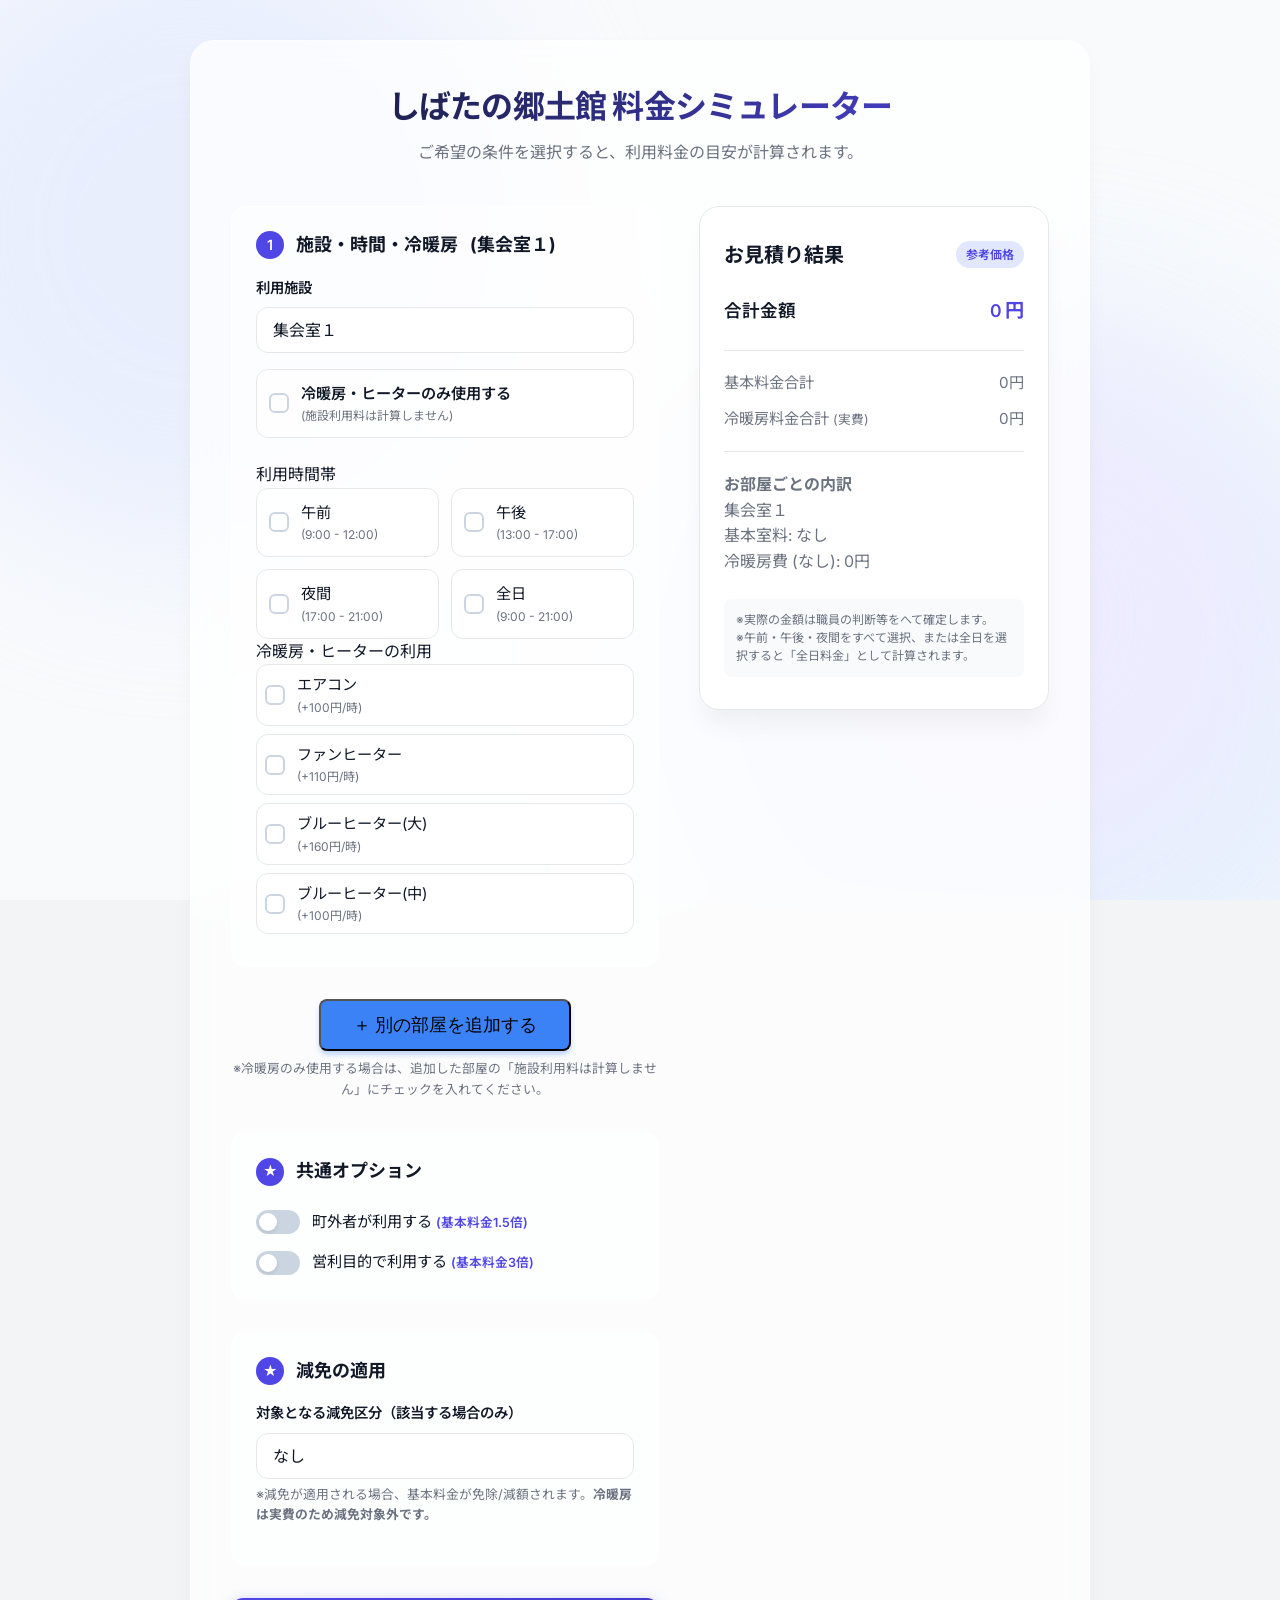
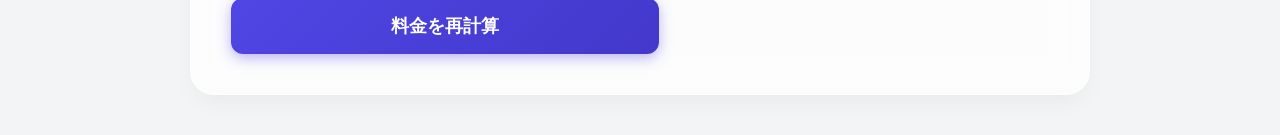
==== index.html @ 54affb1c "Initial commit for static frontend" ====
<!DOCTYPE html>
<html lang="ja">

<head>
    <meta charset="UTF-8">
    <meta name="viewport" content="width=device-width, initial-scale=1.0">
    <title>しばたの郷土館 料金シミュレーター</title>
    <meta name="description" content="しばたの郷土館の施設利用料金を自動計算するツールです。">
    <link rel="preconnect" href="https://fonts.googleapis.com">
    <link rel="preconnect" href="https://fonts.gstatic.com" crossorigin>
    <link
        href="https://fonts.googleapis.com/css2?family=Inter:wght@400;500;600;700&family=Noto+Sans+JP:wght@400;500;700&display=swap"
        rel="stylesheet">
    <link rel="stylesheet" href="./style.css">
</head>

<body>
    <div class="background-mesh">
        <div class="blob blob-1"></div>
        <div class="blob blob-2"></div>
        <div class="blob blob-3"></div>
    </div>

    <div class="container glassmorphism-panel">
        <header class="header">
            <h1>しばたの郷土館 料金シミュレーター</h1>
            <p>ご希望の条件を選択すると、利用料金の目安が計算されます。</p>
        </header>

        <main class="main-content">
            <form id="calculator-form" class="form">

                <div id="rooms-container">
                    <!-- Dynamic Room Sections will be injected here -->
                </div>

                <div class="add-room-wrapper" style="text-align: center; margin: 32px 0;">
                    <button type="button" id="add-room-btn" class="primary-btn"
                        style="font-size: 1.1rem; padding: 12px 32px; background-color: #3b82f6; box-shadow: 0 4px 6px -1px rgba(59, 130, 246, 0.4); border-radius: 8px;">＋
                        別の部屋を追加する</button>
                    <small class="helper-text"
                        style="display:block; margin-top:8px;">※冷暖房のみ使用する場合は、追加した部屋の「施設利用料は計算しません」にチェックを入れてください。</small>
                </div>

                <!-- Global Options Section -->
                <section class="form-section">
                    <h2><span class="step-num">★</span>共通オプション</h2>

                    <div class="toggles-group">
                        <label class="toggle-switch">
                            <input type="checkbox" id="out_of_town">
                            <span class="slider"></span>
                            <span class="toggle-label">町外者が利用する <small>(基本料金1.5倍)</small></span>
                        </label>

                        <label class="toggle-switch">
                            <input type="checkbox" id="for_profit">
                            <span class="slider"></span>
                            <span class="toggle-label">営利目的で利用する <small>(基本料金3倍)</small></span>
                        </label>
                    </div>
                </section>

                <!-- Reductions Section -->
                <section class="form-section">
                    <h2><span class="step-num">★</span>減免の適用</h2>
                    <div class="input-group">
                        <label for="reduction">対象となる減免区分（該当する場合のみ）</label>
                        <select id="reduction">
                            <!-- JavaScript populates this -->
                        </select>
                        <small class="helper-text">※減免が適用される場合、基本料金が免除/減額されます。<strong>冷暖房は実費のため減免対象外です。</strong></small>
                    </div>
                </section>

                <div class="form-actions">
                    <button type="submit" class="calculate-btn">
                        <span class="btn-text">料金を再計算</span>
                        <div class="loader" style="display:none;"></div>
                    </button>
                </div>
            </form>

            <!-- Result Box -->
            <aside class="result-box" id="result-box">
                <div class="result-header">
                    <h2>お見積り結果</h2>
                    <span class="badge">参考価格</span>
                </div>

                <div class="result-content">
                    <div class="price-row main-price">
                        <span>合計金額</span>
                        <div class="price-value"><span id="total-price">0</span>円</div>
                    </div>

                    <div class="divider"></div>

                    <div class="price-details" id="price-breakdown">
                        <div class="price-row summary-row">
                            <span>基本料金合計</span>
                            <span><span id="base-price">0</span>円</span>
                        </div>
                        <div class="price-row highlight-discount summary-row" id="discount-row" style="display: none;">
                            <span>→ 減免適用後</span>
                            <span><span id="discounted-base">0</span>円</span>
                        </div>
                        <div class="price-row summary-row">
                            <span>冷暖房料金合計 <small>(実費)</small></span>
                            <span><span id="total-ac-price">0</span>円</span>
                        </div>

                        <div class="divider"></div>
                        <h4>お部屋ごとの内訳</h4>
                        <div id="room-details-container">
                            <!-- JS injected details -->
                        </div>
                    </div>

                    <div class="notes">
                        <p>※実際の金額は職員の判断等をへて確定します。<br>※午前・午後・夜間をすべて選択、または全日を選択すると「全日料金」として計算されます。</p>
                    </div>
                </div>
            </aside>
        </main>
    </div>

    <!-- Template for Room -->
    <template id="room-template">
        <section class="form-section room-section">
            <div class="room-header">
                <h2><span class="step-num room-num">1</span>施設・時間・冷暖房 <span class="room-title-text"></span></h2>
                <button type="button" class="remove-room-btn text-danger" style="display:none;">削除</button>
            </div>

            <div class="input-group mt-3">
                <label>利用施設</label>
                <select class="facility-select" required>
                </select>
            </div>

            <div class="input-group">
                <label class="custom-checkbox m-0">
                    <input type="checkbox" class="ac-only-cb">
                    <span class="checkmark"></span>
                    <span class="label-text">冷暖房・ヒーターのみ使用する <small>(施設利用料は計算しません)</small></span>
                </label>
            </div>

            <div class="slots-container mt-3">
                <label class="font-semibold mb-2 block">利用時間帯</label>
                <div class="checkbox-group slots-group">
                    <label class="custom-checkbox">
                        <input type="checkbox" class="slot-cb" value="morning">
                        <span class="checkmark"></span>
                        <span class="label-text">午前 <small>(9:00 - 12:00)</small></span>
                    </label>
                    <label class="custom-checkbox">
                        <input type="checkbox" class="slot-cb" value="afternoon">
                        <span class="checkmark"></span>
                        <span class="label-text">午後 <small>(13:00 - 17:00)</small></span>
                    </label>
                    <label class="custom-checkbox">
                        <input type="checkbox" class="slot-cb" value="night">
                        <span class="checkmark"></span>
                        <span class="label-text">夜間 <small>(17:00 - 21:00)</small></span>
                    </label>
                    <label class="custom-checkbox">
                        <input type="checkbox" class="slot-cb" value="full">
                        <span class="checkmark"></span>
                        <span class="label-text">全日 <small>(9:00 - 21:00)</small></span>
                    </label>
                </div>
            </div>

            <div class="ac-container mt-3">
                <label class="font-semibold mb-2 block">冷暖房・ヒーターの利用</label>
                <div class="ac-list-container">
                    <!-- JS will populate AC items here -->
                </div>
            </div>
        </section>
    </template>

    <script src="./script.js"></script>
</body>

</html>
---- style.css ----
:root {
    --primary: #4f46e5;
    --primary-hover: #4338ca;
    --bg-color: #f3f4f6;
    --panel-bg: rgba(255, 255, 255, 0.75);
    --glass-border: rgba(255, 255, 255, 0.5);
    --text-main: #111827;
    --text-muted: #6b7280;
    --border-color: #e5e7eb;
    --transition: 0.3s cubic-bezier(0.4, 0, 0.2, 1);
    --shadow: 0 10px 25px -5px rgba(0, 0, 0, 0.05), 0 8px 10px -6px rgba(0, 0, 0, 0.01);
}

* {
    box-sizing: border-box;
    margin: 0;
    padding: 0;
}

body {
    font-family: 'Inter', 'Noto Sans JP', sans-serif;
    background-color: var(--bg-color);
    color: var(--text-main);
    line-height: 1.6;
    min-height: 100vh;
    display: flex;
    justify-content: center;
    align-items: center;
    position: relative;
    overflow-x: hidden;
}

/* Background Mesh Gradient */
.background-mesh {
    position: fixed;
    top: 0;
    left: 0;
    width: 100vw;
    height: 100vh;
    z-index: -1;
    overflow: hidden;
    background: #f8fafc;
}

.blob {
    position: absolute;
    filter: blur(80px);
    opacity: 0.6;
    border-radius: 50%;
    animation: float 20s infinite ease-in-out alternate;
}

.blob-1 {
    top: -10%;
    left: -10%;
    width: 50vw;
    height: 50vw;
    background: #e0e7ff;
    animation-delay: 0s;
}

.blob-2 {
    bottom: -20%;
    right: -10%;
    width: 60vw;
    height: 60vw;
    background: #dbeafe;
    animation-delay: -5s;
}

.blob-3 {
    top: 40%;
    left: 60%;
    width: 40vw;
    height: 40vw;
    background: #f3e8ff;
    animation-delay: -10s;
}

@keyframes float {
    0% { transform: translate(0, 0) scale(1); }
    100% { transform: translate(5%, 10%) scale(1.1); }
}

/* Glassmorphism Panel */
.glassmorphism-panel {
    background: var(--panel-bg);
    backdrop-filter: blur(16px);
    -webkit-backdrop-filter: blur(16px);
    border: 1px solid var(--glass-border);
    border-radius: 24px;
    box-shadow: var(--shadow);
    width: 90%;
    max-width: 900px;
    margin: 40px auto;
    padding: 40px;
    position: relative;
    z-index: 1;
}

.header {
    text-align: center;
    margin-bottom: 40px;
}

.header h1 {
    font-size: 2rem;
    font-weight: 700;
    letter-spacing: -0.025em;
    color: var(--text-main);
    margin-bottom: 8px;
    background: linear-gradient(135deg, #111827, #4f46e5);
    -webkit-background-clip: text;
    -webkit-text-fill-color: transparent;
}

.header p {
    color: var(--text-muted);
    font-size: 1rem;
}

/* Main Layout */
.main-content {
    display: grid;
    grid-template-columns: 1fr 350px;
    gap: 40px;
}

@media (max-width: 800px) {
    .main-content {
        grid-template-columns: 1fr;
    }
}

/* Form Styles */
.form-section {
    margin-bottom: 32px;
    background: rgba(255, 255, 255, 0.4);
    padding: 24px;
    border-radius: 16px;
    border: 1px solid rgba(255, 255, 255, 0.8);
}

.form-section h2 {
    font-size: 1.125rem;
    margin-bottom: 16px;
    display: flex;
    align-items: center;
    gap: 12px;
}

.step-num {
    background: var(--primary);
    color: white;
    width: 28px;
    height: 28px;
    border-radius: 50%;
    display: inline-flex;
    justify-content: center;
    align-items: center;
    font-size: 0.875rem;
    font-weight: 600;
}

.input-group {
    margin-bottom: 16px;
    display: flex;
    flex-direction: column;
}

.input-group label {
    font-size: 0.9rem;
    font-weight: 600;
    margin-bottom: 8px;
    color: var(--text-main);
}

select, input[type="number"] {
    width: 100%;
    padding: 12px 16px;
    border-radius: 12px;
    border: 1px solid var(--border-color);
    background: rgba(255, 255, 255, 0.8);
    font-family: inherit;
    font-size: 1rem;
    color: var(--text-main);
    transition: var(--transition);
    appearance: none;
    outline: none;
}

select:focus, input[type="number"]:focus {
    border-color: var(--primary);
    box-shadow: 0 0 0 3px rgba(79, 70, 229, 0.15);
}

.helper-text {
    font-size: 0.8rem;
    color: var(--text-muted);
    margin-top: 6px;
}

/* Checkboxes (Slots) */
.slots-group {
    display: grid;
    grid-template-columns: repeat(2, 1fr);
    gap: 12px;
}

.custom-checkbox {
    position: relative;
    display: flex;
    padding: 12px;
    border-radius: 12px;
    border: 1px solid var(--border-color);
    background: rgba(255, 255, 255, 0.6);
    cursor: pointer;
    transition: var(--transition);
    align-items: center;
}

.custom-checkbox:hover {
    border-color: #cbd5e1;
    background: rgba(255, 255, 255, 0.9);
}

.custom-checkbox input {
    position: absolute;
    opacity: 0;
    cursor: pointer;
}

.checkmark {
    width: 20px;
    height: 20px;
    border: 2px solid #cbd5e1;
    border-radius: 6px;
    margin-right: 12px;
    display: inline-flex;
    justify-content: center;
    align-items: center;
    transition: var(--transition);
}

.custom-checkbox input:checked ~ .checkmark {
    background-color: var(--primary);
    border-color: var(--primary);
}

.custom-checkbox input:checked ~ .checkmark::after {
    content: '';
    width: 6px;
    height: 11px;
    border: solid white;
    border-width: 0 2px 2px 0;
    transform: rotate(45deg);
    margin-bottom: 2px;
}

.custom-checkbox input:checked ~ .label-text {
    font-weight: 600;
}

.label-text {
    font-size: 0.95rem;
}

.label-text small {
    display: block;
    font-size: 0.75rem;
    color: var(--text-muted);
    font-weight: 400;
}

/* Toggles */
.toggles-group {
    display: flex;
    flex-direction: column;
    gap: 16px;
    margin-top: 24px;
}

.toggle-switch {
    display: flex;
    align-items: center;
    cursor: pointer;
}

.toggle-switch input {
    opacity: 0;
    width: 0;
    height: 0;
}

.slider {
    position: relative;
    width: 44px;
    height: 24px;
    background-color: #cbd5e1;
    border-radius: 24px;
    transition: var(--transition);
    margin-right: 12px;
    flex-shrink: 0;
}

.slider:before {
    position: absolute;
    content: "";
    height: 18px;
    width: 18px;
    left: 3px;
    bottom: 3px;
    background-color: white;
    border-radius: 50%;
    transition: var(--transition);
    box-shadow: 0 2px 4px rgba(0,0,0,0.1);
}

.toggle-switch input:checked + .slider {
    background-color: var(--primary);
}

.toggle-switch input:checked + .slider:before {
    transform: translateX(20px);
}

.toggle-label {
    font-size: 0.95rem;
}

.toggle-label small {
    color: var(--primary);
    font-weight: 600;
}

/* Button */
.calculate-btn {
    width: 100%;
    padding: 16px;
    border-radius: 12px;
    border: none;
    background: linear-gradient(135deg, var(--primary), var(--primary-hover));
    color: white;
    font-size: 1.1rem;
    font-weight: 600;
    cursor: pointer;
    transition: var(--transition);
    box-shadow: 0 4px 14px rgba(79, 70, 229, 0.4);
    display: flex;
    justify-content: center;
    align-items: center;
}

.calculate-btn:hover {
    transform: translateY(-2px);
    box-shadow: 0 6px 20px rgba(79, 70, 229, 0.5);
}

.calculate-btn:active {
    transform: translateY(0);
}

/* Loader */
.loader {
    width: 24px;
    height: 24px;
    border: 3px solid rgba(255,255,255,0.3);
    border-radius: 50%;
    border-top-color: white;
    animation: spin 1s ease-in-out infinite;
}

@keyframes spin {
    to { transform: rotate(360deg); }
}

/* Result Box */
.result-box {
    background: white;
    border-radius: 20px;
    padding: 32px 24px;
    box-shadow: 0 20px 25px -5px rgba(0, 0, 0, 0.05);
    height: fit-content;
    position: sticky;
    top: 40px;
    border: 1px solid var(--border-color);
}

.result-header {
    display: flex;
    justify-content: space-between;
    align-items: center;
    margin-bottom: 24px;
}

.result-header h2 {
    font-size: 1.25rem;
    font-weight: 700;
}

.badge {
    background: #e0e7ff;
    color: var(--primary);
    padding: 4px 10px;
    border-radius: 20px;
    font-size: 0.75rem;
    font-weight: 600;
}

.price-row {
    display: flex;
    justify-content: space-between;
    align-items: baseline;
    margin-bottom: 12px;
    font-size: 0.95rem;
}

.main-price {
    margin-bottom: 24px;
}

.main-price span:first-child {
    font-weight: 600;
    font-size: 1.1rem;
}

.price-value {
    font-size: 1.2rem;
    font-weight: 700;
    color: var(--primary);
}

.price-value span {
    font-size: 2.5rem;
    letter-spacing: -0.05em;
    margin-right: 4px;
}

.divider {
    height: 1px;
    background: var(--border-color);
    margin: 20px 0;
}

.price-details {
    color: var(--text-muted);
}

.highlight-discount {
    color: #10b981;
    font-weight: 600;
}

.notes {
    margin-top: 24px;
    font-size: 0.75rem;
    color: var(--text-muted);
    background: #f8fafc;
    padding: 12px;
    border-radius: 8px;
    line-height: 1.5;
}

/* Animations */
.fade-in {
    animation: fadeIn 0.4s ease forwards;
}

@keyframes fadeIn {
    from { opacity: 0; transform: translateY(10px); }
    to { opacity: 1; transform: translateY(0); }
}
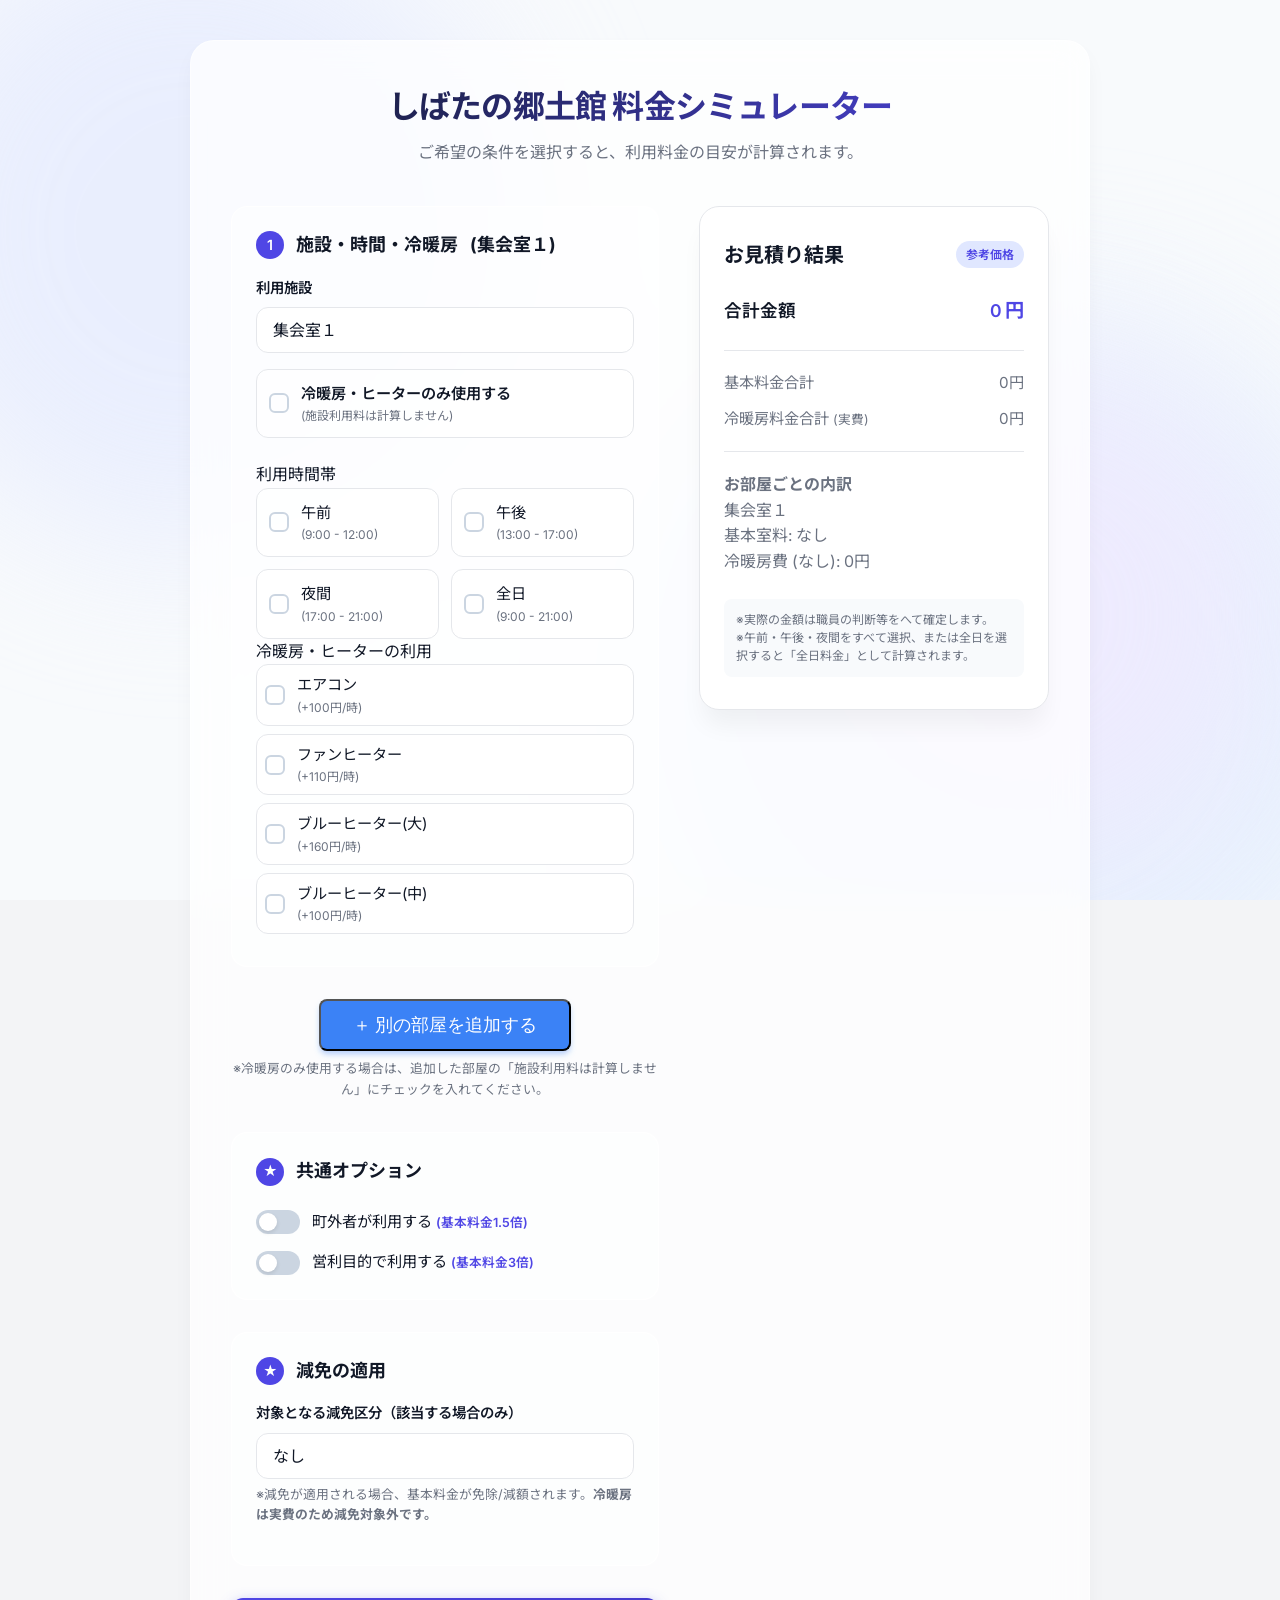
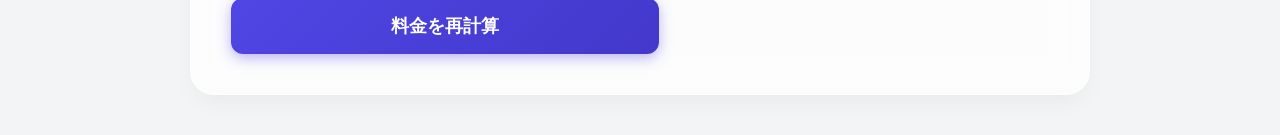
==== commit 91e457f5: "Update add room button text color to white" ====
--- a/index.html
+++ b/index.html
@@ -36,7 +36,7 @@
 
                 <div class="add-room-wrapper" style="text-align: center; margin: 32px 0;">
                     <button type="button" id="add-room-btn" class="primary-btn"
-                        style="font-size: 1.1rem; padding: 12px 32px; background-color: #3b82f6; box-shadow: 0 4px 6px -1px rgba(59, 130, 246, 0.4); border-radius: 8px;">＋
+                        style="color: white; font-size: 1.1rem; padding: 12px 32px; background-color: #3b82f6; box-shadow: 0 4px 6px -1px rgba(59, 130, 246, 0.4); border-radius: 8px;">＋
                         別の部屋を追加する</button>
                     <small class="helper-text"
                         style="display:block; margin-top:8px;">※冷暖房のみ使用する場合は、追加した部屋の「施設利用料は計算しません」にチェックを入れてください。</small>
